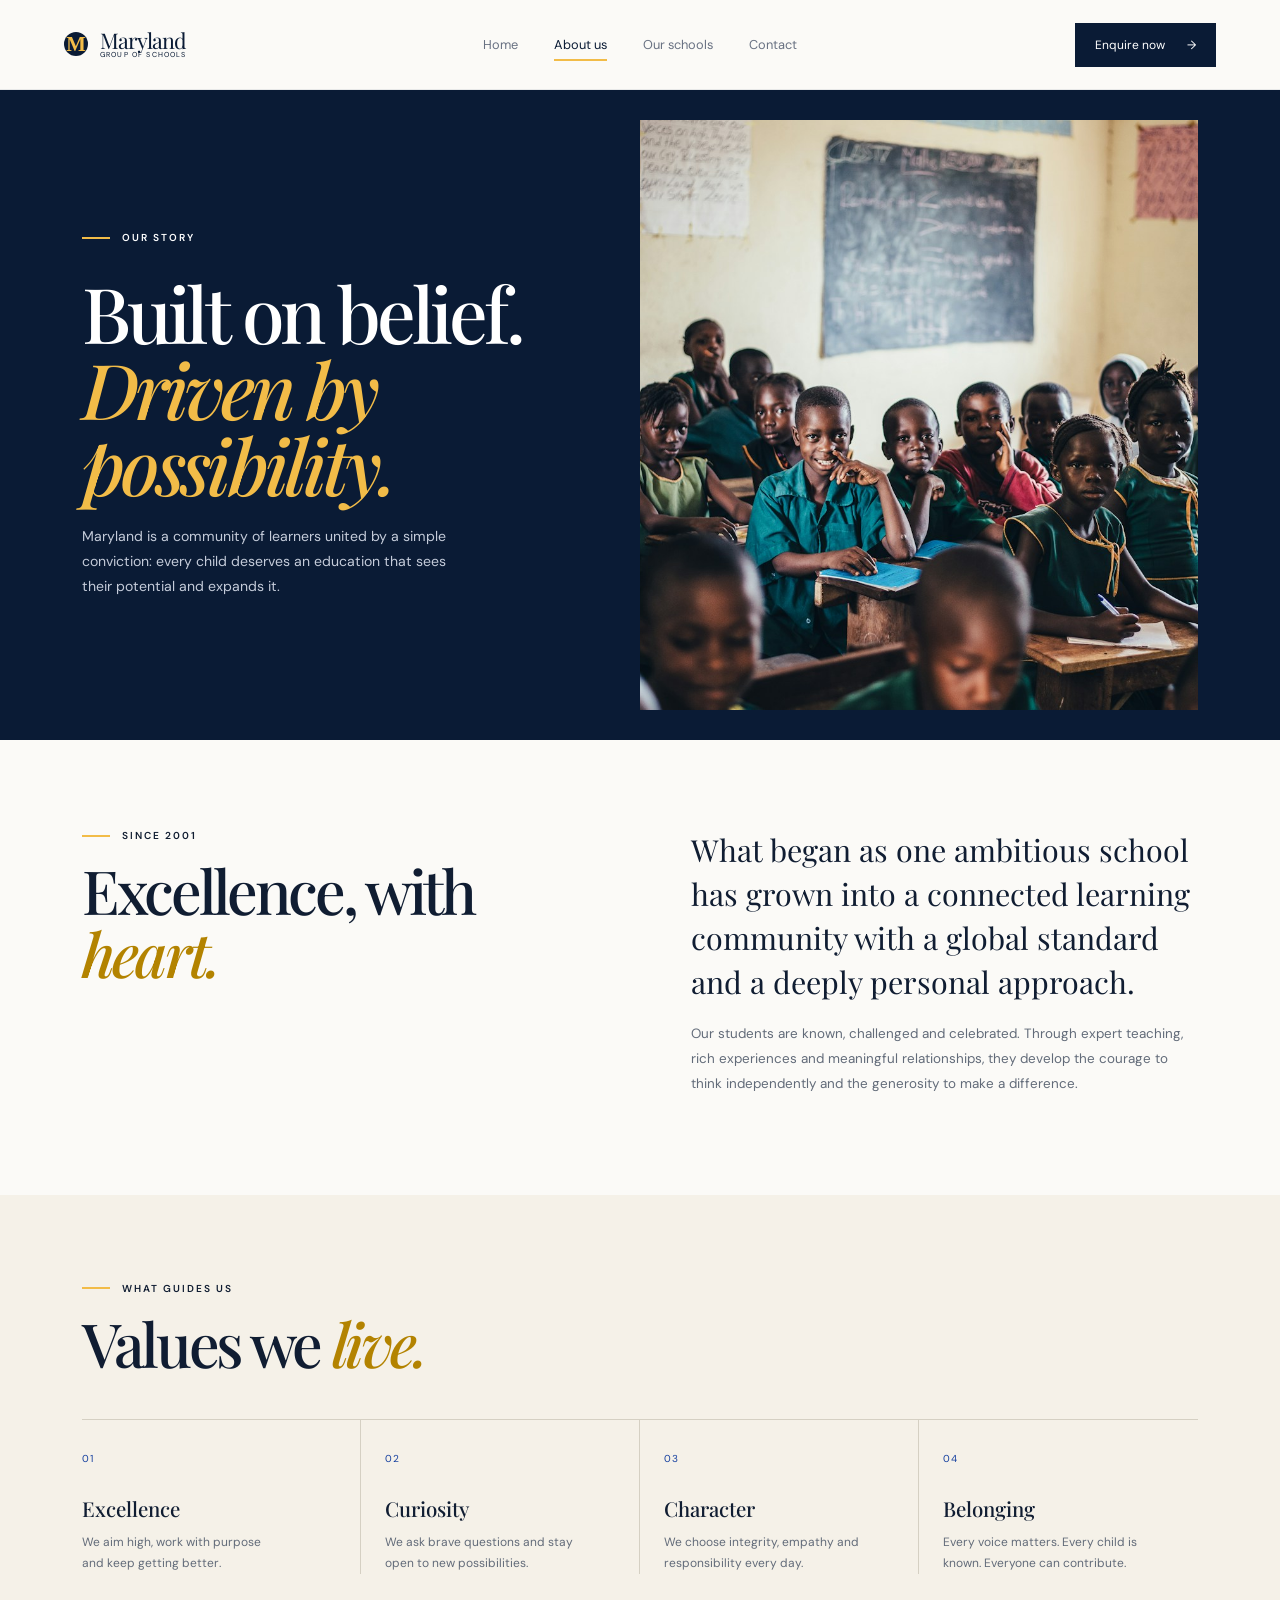
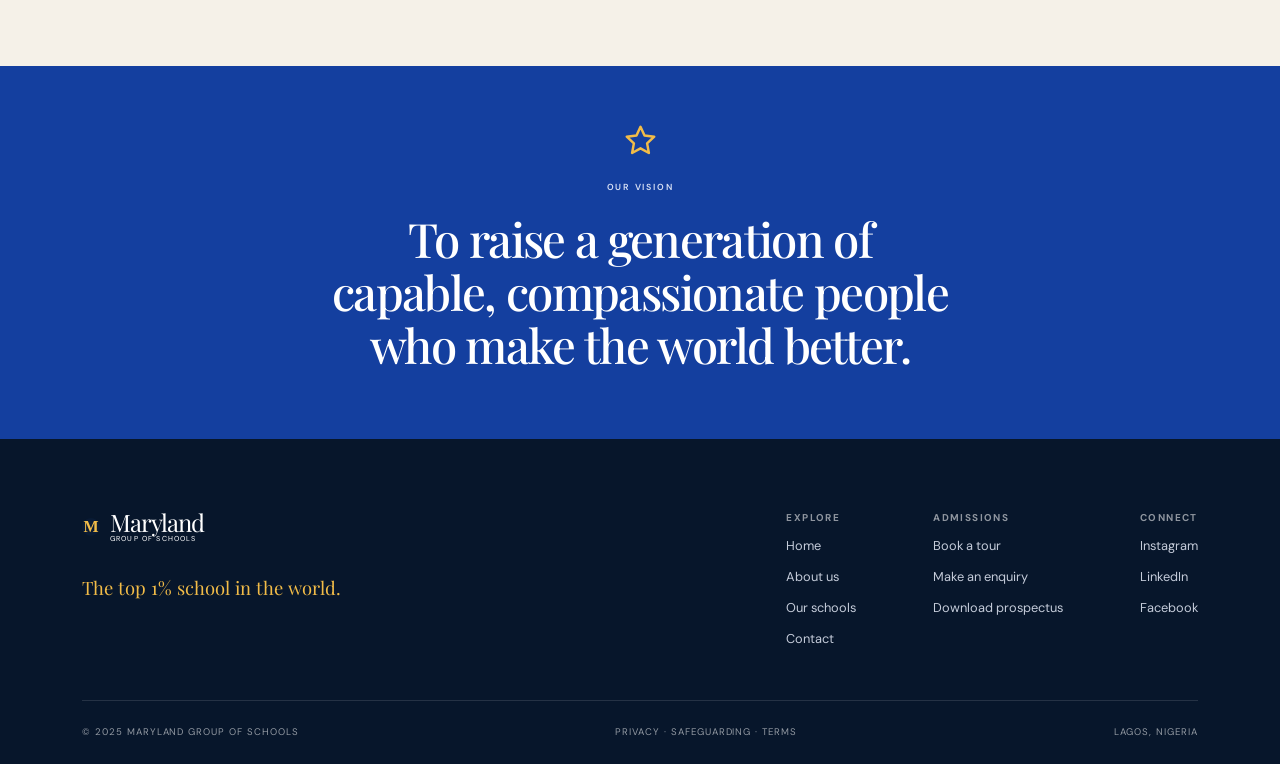
==== about.html @ 79cec2e7 "Second commit (done)" ====
<!DOCTYPE html>
<html lang="en">
  <head>
    <meta charset="UTF-8" />
    <meta name="viewport" content="width=device-width, initial-scale=1.0" />
    <meta
      name="description"
      content="Discover the people, purpose, and values behind Maryland Group of Schools."
    />
    <title>About us | Maryland Group of Schools</title>
    <link rel="preconnect" href="https://fonts.googleapis.com" />
    <link rel="preconnect" href="https://fonts.gstatic.com" crossorigin />
    <link
      href="https://fonts.googleapis.com/css2?family=DM+Sans:wght@400;500;600;700&family=Playfair+Display:ital,wght@0,400;0,500;0,600;1,500;1,600&display=swap"
      rel="stylesheet"
    />
    <link rel="stylesheet" href="styles.css" />
    <link rel="stylesheet" href="pages.css" />
  </head>
  <body>
    <div class="page-shell">
      <header class="topbar">
        <a class="brand" href="index.html" aria-label="Maryland Group of Schools home">
          <span class="brand-mark">M</span>
          <span class="brand-copy">
            <span>Maryland</span>
            <small>Group of Schools</small>
          </span>
        </a>
        <nav class="main-nav" aria-label="Main navigation">
          <a href="index.html">Home</a>
          <a class="active" href="about.html" aria-current="page">About us</a>
          <a href="schools.html">Our schools</a>
          <a href="contact.html">Contact</a>
        </nav>
        <a class="nav-button" href="contact.html">Enquire now <span aria-hidden="true">→</span></a>
        <details class="mobile-nav">
          <summary aria-label="Open navigation menu">Menu</summary>
          <nav aria-label="Mobile navigation">
            <a href="index.html">Home</a>
            <a href="about.html" aria-current="page">About us</a>
            <a href="schools.html">Our schools</a>
            <a href="contact.html">Contact</a>
          </nav>
        </details>
      </header>

      <main>
        <section class="inner-hero about-hero">
          <div class="inner-hero-copy">
            <p class="eyebrow"><span></span>Our story</p>
            <h1>Built on belief.<br /><em>Driven by</em><br /><em>possibility.</em></h1>
            <p>
              Maryland is a community of learners united by a simple conviction:
              every child deserves an education that sees their potential and
              expands it.
            </p>
          </div>
          <img
            class="inner-hero-image"
            src="assets/about-story.jpg"
            alt="Students learning together in a bright classroom"
          />
        </section>

        <section class="belief-section">
          <div class="belief-heading">
            <p class="eyebrow"><span></span>Since 2001</p>
            <h2>Excellence, with<br /><em>heart.</em></h2>
          </div>
          <div class="belief-copy">
            <h3>
              What began as one ambitious school has grown into a connected
              learning community with a global standard and a deeply personal
              approach.
            </h3>
            <p>
              Our students are known, challenged and celebrated. Through expert
              teaching, rich experiences and meaningful relationships, they
              develop the courage to think independently and the generosity to
              make a difference.
            </p>
          </div>
        </section>

        <section class="values-section">
          <p class="eyebrow"><span></span>What guides us</p>
          <h2>Values we <em>live.</em></h2>
          <div class="values-grid">
            <article>
              <span>01</span>
              <h3>Excellence</h3>
              <p>We aim high, work with purpose and keep getting better.</p>
            </article>
            <article>
              <span>02</span>
              <h3>Curiosity</h3>
              <p>We ask brave questions and stay open to new possibilities.</p>
            </article>
            <article>
              <span>03</span>
              <h3>Character</h3>
              <p>We choose integrity, empathy and responsibility every day.</p>
            </article>
            <article>
              <span>04</span>
              <h3>Belonging</h3>
              <p>Every voice matters. Every child is known. Everyone can contribute.</p>
            </article>
          </div>
        </section>

        <section class="vision-section">
          <img class="vision-star" src="assets/vision-star.svg" alt="" />
          <p class="eyebrow">Our vision</p>
          <h2>
            To raise a generation of capable, compassionate people who make the
            world better.
          </h2>
        </section>
      </main>

      <footer class="site-footer">
        <div class="footer-top">
          <div class="footer-identity">
            <a class="footer-brand" href="index.html" aria-label="Maryland Group of Schools home">
              <span class="brand-mark small">M</span>
              <span class="brand-copy">
                <span>Maryland</span>
                <small>Group of Schools</small>
              </span>
            </a>
            <p>The top 1% school in the world.</p>
          </div>
          <div class="footer-links">
            <div>
              <h4>Explore</h4>
              <ul>
                <li><a href="index.html">Home</a></li>
                <li><a href="about.html">About us</a></li>
                <li><a href="schools.html">Our schools</a></li>
                <li><a href="contact.html">Contact</a></li>
              </ul>
            </div>
            <div>
              <h4>Admissions</h4>
              <ul>
                <li><a href="contact.html">Book a tour</a></li>
                <li><a href="contact.html">Make an enquiry</a></li>
                <li><a href="contact.html">Download prospectus</a></li>
              </ul>
            </div>
            <div>
              <h4>Connect</h4>
              <ul>
                <li><a href="https://instagram.com">Instagram</a></li>
                <li><a href="https://linkedin.com">LinkedIn</a></li>
                <li><a href="https://facebook.com">Facebook</a></li>
              </ul>
            </div>
          </div>
        </div>
        <div class="footer-meta">
          <p>© 2025 Maryland Group of Schools</p>
          <p>Privacy · Safeguarding · Terms</p>
          <p>Lagos, Nigeria</p>
        </div>
      </footer>
    </div>
  </body>
</html>
---- styles.css ----
:root {
  --paper: #f5f1ea;
  --paper-strong: #ece5dc;
  --ink: #0d1c2c;
  --ink-soft: #17314f;
  --muted: #6b6d75;
  --line: rgba(12, 25, 33, 0.12);
  --gold: #d5b06f;
  --gold-soft: #e7d9b4;
  --navy: #081d2d;
  --navy-2: #0d2130;
  --blue: #8095b5;
  --seagreen: #bcc4b7;
  --shadow: rgba(7, 20, 29, 0.12);
}

* {
  box-sizing: border-box;
}

html {
  scroll-behavior: smooth;
}

body {
  margin: 0;
  font-family: "Manrope", "Segoe UI", sans-serif;
  background: #d9d2c8;
  color: var(--ink);
}

img {
  max-width: 100%;
  display: block;
}

button,
a {
  font: inherit;
}

.page-shell {
  width: min(1023px, calc(100% - 32px));
  margin: 40px auto;
  background: var(--paper);
  box-shadow: 0 18px 40px rgba(10, 18, 26, 0.08);
  border: 1px solid rgba(12, 25, 33, 0.08);
}

.topbar {
  display: flex;
  align-items: center;
  justify-content: space-between;
  gap: 22px;
  background: rgba(10, 23, 32, 0.94);
  padding: 18px 30px 16px;
  min-height: 86px;
  color: white;
}

.brand {
  display: flex;
  align-items: center;
  gap: 12px;
  min-width: 185px;
}

.brand-mark {
  width: 24px;
  height: 24px;
  border-radius: 7px;
  background: linear-gradient(180deg, #f2d39a, #bf8e4c);
  color: var(--navy);
  display: grid;
  place-items: center;
  font-family: "Cormorant Garamond", Georgia, serif;
  font-weight: 700;
  font-size: 1.3rem;
  line-height: 1;
}

.brand-mark.small {
  width: 18px;
  height: 18px;
  font-size: 1rem;
}

.brand-copy {
  display: flex;
  flex-direction: column;
  line-height: 0.95;
}

.brand-copy span {
  font-family: "Cormorant Garamond", Georgia, serif;
  font-size: 2rem;
  letter-spacing: -0.04em;
  font-weight: 600;
}

.brand-copy small {
  text-transform: uppercase;
  letter-spacing: 0.16em;
  font-size: 0.45rem;
  opacity: 0.8;
  margin-top: 2px;
}

.main-nav {
  display: flex;
  align-items: center;
  justify-content: center;
  gap: 24px;
  flex: 1;
  font-size: 0.68rem;
  text-transform: uppercase;
  letter-spacing: 0.12em;
}

.main-nav a {
  color: rgba(255, 255, 255, 0.82);
  text-decoration: none;
  transition: color 0.2s ease;
}

.main-nav a:hover,
.main-nav a:focus-visible {
  color: var(--gold-soft);
}

.nav-button,
.primary,
.secondary,
.cta-inner a {
  display: inline-flex;
  align-items: center;
  justify-content: center;
  border-radius: 999px;
  text-decoration: none;
  transition: transform 0.2s ease, opacity 0.2s ease;
}

.nav-button {
  background: transparent;
  border: 1px solid rgba(255, 255, 255, 0.3);
  color: white;
  font-size: 0.7rem;
  letter-spacing: 0.12em;
  text-transform: uppercase;
  min-width: 126px;
  min-height: 38px;
  cursor: pointer;
}

.nav-button:hover,
.primary:hover,
.secondary:hover,
.cta-inner a:hover {
  transform: translateY(-1px);
}

.hero {
  position: relative;
  min-height: 620px;
  background:
    linear-gradient(90deg, rgba(6, 15, 19, 0.72) 0%, rgba(6, 15, 19, 0.44) 32%, rgba(6, 15, 19, 0.3) 100%),
    url("https://images.unsplash.com/photo-1503676260728-1c00da094a0b?auto=format&fit=crop&w=1400&q=80") center/cover no-repeat;
  border-top: 1px solid rgba(255, 255, 255, 0.06);
}

.hero-inner {
  position: relative;
  z-index: 1;
  max-width: 100%;
  min-height: 620px;
  display: flex;
  align-items: flex-end;
  justify-content: space-between;
  padding: 72px 52px 36px;
}

.hero-copy {
  max-width: 540px;
  color: white;
}

.kicker,
.eyebrow {
  margin: 0 0 12px;
  font-size: 0.64rem;
  letter-spacing: 0.18em;
  text-transform: uppercase;
  color: var(--gold-soft);
  font-weight: 700;
}

.hero-copy h1 {
  margin: 0;
  font-family: "Cormorant Garamond", Georgia, serif;
  font-weight: 600;
  letter-spacing: -0.05em;
  line-height: 0.9;
  font-size: clamp(3.6rem, 4vw, 5.2rem);
}

.hero-copy h1 span {
  color: var(--gold);
}

.lede {
  max-width: 440px;
  margin-top: 18px;
  font-size: 0.9rem;
  line-height: 1.7;
  color: rgba(255, 255, 255, 0.8);
}

.hero-actions {
  margin-top: 28px;
  display: flex;
  align-items: center;
  gap: 16px;
  flex-wrap: wrap;
}

.primary,
.secondary,
.cta-inner a {
  min-height: 42px;
  padding: 0 22px;
  font-size: 0.7rem;
  letter-spacing: 0.12em;
  text-transform: uppercase;
  font-weight: 700;
}

.primary,
.cta-inner a {
  background: linear-gradient(180deg, #f2d8a0, #d2a75a);
  color: var(--navy);
  border: 1px solid rgba(13, 28, 44, 0.08);
}

.secondary {
  background: rgba(255, 255, 255, 0.08);
  border: 1px solid rgba(255, 255, 255, 0.25);
  color: white;
}

.hero-stat {
  display: flex;
  flex-direction: column;
  align-items: flex-start;
  justify-content: flex-end;
  align-self: flex-end;
  padding: 18px 24px 14px;
  border-radius: 18px 18px 0 18px;
  background: rgba(255, 255, 255, 0.12);
  border: 1px solid rgba(255, 255, 255, 0.24);
  backdrop-filter: blur(3px);
  margin-bottom: 18px;
  width: 150px;
  height: 98px;
  color: white;
}

.hero-stat span {
  font-family: "Cormorant Garamond", Georgia, serif;
  font-size: 2.4rem;
  font-weight: 600;
  letter-spacing: -0.05em;
  line-height: 1;
  color: var(--gold);
}

.hero-stat small {
  margin-top: 8px;
  font-size: 0.58rem;
  line-height: 1.4;
  letter-spacing: 0.12em;
  text-transform: uppercase;
}

.section-wrap {
  padding: 72px 52px 0;
}

.intro {
  background: var(--paper);
}

.eyebrow-wrap {
  margin-bottom: 18px;
}

.intro-grid {
  display: grid;
  grid-template-columns: 1.2fr 1fr;
  align-items: end;
  gap: 26px;
  padding-bottom: 10px;
}

.intro-grid h2,
.section-head h2 {
  margin: 0;
  font-family: "Cormorant Garamond", Georgia, serif;
  font-size: clamp(2.8rem, 4vw, 4.1rem);
  line-height: 0.9;
  letter-spacing: -0.05em;
  color: var(--ink);
  font-weight: 600;
}

.intro-copy {
  display: flex;
  flex-direction: column;
  align-items: flex-start;
  gap: 18px;
  justify-self: end;
  max-width: 390px;
}

.intro-copy p {
  margin: 0;
  color: #403d39;
  font-size: 0.92rem;
  line-height: 1.7;
}

.signature-block {
  display: flex;
  flex-direction: column;
  align-items: flex-start;
  gap: 4px;
  margin-top: 6px;
}

.signature-block .signature {
  font-family: "Cormorant Garamond", Georgia, serif;
  font-size: 2rem;
  font-weight: 600;
  letter-spacing: -0.04em;
  color: var(--ink);
}

.signature-block small {
  font-size: 0.56rem;
  letter-spacing: 0.16em;
  text-transform: uppercase;
  color: var(--muted);
}

.story {
  display: grid;
  grid-template-columns: 1.2fr 1fr 1.2fr;
  gap: 28px;
  align-items: center;
  padding-top: 44px;
}

.story-visual {
  min-height: 220px;
}

.story-photo {
  width: 100%;
  height: 100%;
  min-height: 220px;
  border-radius: 18px;
  box-shadow: 0 14px 28px rgba(16, 25, 32, 0.08);
  background-size: cover;
  background-position: center;
}

.photo-one {
  background-image: url("https://images.unsplash.com/photo-1503676260728-1c00da094a0b?auto=format&fit=crop&w=900&q=80");
}

.photo-two {
  background-image: url("https://images.unsplash.com/photo-1545239351-1141bd82e8a6?auto=format&fit=crop&w=900&q=80");
}

.story-copy {
  display: flex;
  justify-content: center;
}

.story-copy p {
  margin: 0;
  max-width: 240px;
  font-family: "Cormorant Garamond", Georgia, serif;
  font-size: clamp(2rem, 3vw, 3rem);
  line-height: 0.94;
  letter-spacing: -0.05em;
  color: var(--ink);
  text-align: center;
}

.growth {
  background: var(--paper);
  padding-top: 92px;
}

.section-head {
  margin-bottom: 24px;
}

.growth-grid {
  display: grid;
  grid-template-columns: repeat(3, minmax(0, 1fr));
  gap: 18px;
  padding-bottom: 28px;
}

.growth-card {
  position: relative;
  background: rgba(255, 255, 255, 0.2);
  border: 1px solid rgba(12, 25, 33, 0.08);
  border-radius: 18px;
  padding: 20px 18px 14px;
  min-height: 180px;
}

.growth-card h3 {
  margin: 0 0 12px;
  font-family: "Cormorant Garamond", Georgia, serif;
  font-size: clamp(2rem, 2vw, 2.4rem);
  line-height: 1;
  letter-spacing: -0.05em;
  color: var(--ink);
  font-weight: 600;
}

.growth-card p {
  margin: 0;
  color: rgba(17, 28, 35, 0.78);
  font-size: 0.8rem;
  line-height: 1.7;
}

.stats {
  display: grid;
  grid-template-columns: repeat(4, minmax(0, 1fr));
  background: var(--navy);
  color: white;
  padding: 18px 46px 20px;
}

.stat-item {
  display: flex;
  flex-direction: column;
  align-items: center;
  justify-content: center;
  gap: 8px;
  text-align: center;
  padding: 18px 8px;
  border-right: 1px solid rgba(255, 255, 255, 0.16);
}

.stat-item:last-child {
  border-right: none;
}

.stat-item strong {
  font-family: "Cormorant Garamond", Georgia, serif;
  font-size: clamp(2.3rem, 3vw, 3.2rem);
  font-weight: 600;
  letter-spacing: -0.05em;
  color: var(--gold);
  line-height: 1;
}

.stat-item span {
  font-size: 0.56rem;
  line-height: 1.6;
  text-transform: uppercase;
  letter-spacing: 0.12em;
  color: rgba(255, 255, 255, 0.75);
}

.school-journey {
  padding-top: 74px;
  background: var(--paper);
}

.journey-grid {
  display: grid;
  grid-template-columns: repeat(3, minmax(0, 1fr));
  gap: 18px;
  margin-top: 24px;
}

.journey-card {
  position: relative;
  height: 290px;
  border-radius: 18px;
  overflow: hidden;
  display: flex;
  align-items: flex-end;
  background-size: cover;
  background-position: center;
  box-shadow: 0 14px 24px rgba(16, 25, 32, 0.06);
}

.journey-card::before {
  content: "";
  position: absolute;
  inset: 0;
  background: linear-gradient(180deg, rgba(10, 17, 22, 0.15), rgba(10, 17, 22, 0.56));
}

.card-copy {
  position: relative;
  z-index: 1;
  padding: 20px 20px 18px;
  color: white;
}

.card-copy h3 {
  margin: 0 0 8px;
  font-family: "Cormorant Garamond", Georgia, serif;
  font-size: clamp(2.2rem, 2vw, 2.7rem);
  font-weight: 600;
  letter-spacing: -0.05em;
  line-height: 0.9;
}

.card-copy p {
  margin: 0;
  max-width: 220px;
  font-size: 0.74rem;
  line-height: 1.6;
  color: rgba(255, 255, 255, 0.82);
}

.early-years {
  background-image: url("https://images.unsplash.com/photo-1513258496099-48168024aec0?auto=format&fit=crop&w=1000&q=80");
}

.primary-school {
  background-image: url("https://images.unsplash.com/photo-1509062522246-3755977927d7?auto=format&fit=crop&w=1000&q=80");
}

.secondary-school {
  background-image: url("https://images.unsplash.com/photo-1522202176988-66273c2fd55f?auto=format&fit=crop&w=1000&q=80");
}

.primary-school,
.secondary-school {
  background-size: cover;
  background-position: center;
}

.cta-banner {
  background: linear-gradient(180deg, rgba(9, 22, 31, 0.24), rgba(9, 22, 31, 0.4)),
    url("https://images.unsplash.com/photo-1503676260728-1c00da094a0b?auto=format&fit=crop&w=1600&q=80") center/cover no-repeat;
  margin-top: 72px;
  padding: 82px 52px 72px;
  color: white;
}

.cta-inner {
  display: flex;
  align-items: center;
  justify-content: space-between;
  gap: 24px;
  min-height: 120px;
}

.cta-inner h2 {
  margin: 0;
  font-family: "Cormorant Garamond", Georgia, serif;
  font-size: clamp(2.8rem, 4vw, 4rem);
  line-height: 0.95;
  letter-spacing: -0.05em;
  font-weight: 600;
  max-width: 620px;
}

.cta-inner a {
  min-width: 120px;
}

.site-footer {
  background: #081b2a;
  color: rgba(255, 255, 255, 0.82);
  padding: 38px 52px 26px;
}

.footer-top {
  display: flex;
  align-items: flex-start;
  justify-content: space-between;
  gap: 24px;
  border-bottom: 1px solid rgba(255, 255, 255, 0.08);
  padding-bottom: 24px;
}

.footer-brand {
  display: flex;
  align-items: center;
  gap: 10px;
}

.footer-links {
  display: flex;
  gap: 56px;
}

.footer-links h4 {
  margin: 0 0 10px;
  font-size: 0.62rem;
  text-transform: uppercase;
  letter-spacing: 0.14em;
  color: rgba(255, 255, 255, 0.55);
}

.footer-links ul {
  list-style: none;
  margin: 0;
  padding: 0;
  display: flex;
  flex-direction: column;
  gap: 10px;
}

.footer-links a {
  color: rgba(255, 255, 255, 0.8);
  text-decoration: none;
  font-size: 0.8rem;
}

.footer-meta {
  display: flex;
  align-items: center;
  justify-content: center;
  gap: 32px;
  padding-top: 24px;
  font-size: 0.72rem;
  letter-spacing: 0.12em;
  text-transform: uppercase;
  color: rgba(255, 255, 255, 0.56);
}

.footer-meta p {
  margin: 0;
}

@media (max-width: 840px) {
  .topbar {
    flex-wrap: wrap;
    justify-content: center;
    padding: 18px 22px;
  }

  .main-nav {
    order: 3;
    width: 100%;
    flex-wrap: wrap;
    gap: 12px 18px;
  }

  .hero-inner {
    flex-direction: column;
    justify-content: flex-end;
    align-items: flex-start;
    padding: 54px 30px 28px;
  }

  .section-wrap,
  .cta-banner,
  .site-footer {
    padding-left: 24px;
    padding-right: 24px;
  }

  .intro-grid,
  .story,
  .growth-grid,
  .journey-grid,
  .stats,
  .footer-top,
  .cta-inner {
    grid-template-columns: 1fr;
    display: grid;
  }

  .story {
    gap: 24px;
  }

  .story-copy {
    order: 2;
  }

  .story-copy p {
    max-width: 100%;
  }

  .stats {
    padding: 12px 18px;
  }

  .stat-item {
    border-right: none;
    border-bottom: 1px solid rgba(255, 255, 255, 0.16);
  }

  .stat-item:last-child {
    border-bottom: none;
  }

  .footer-top {
    gap: 18px;
  }

  .footer-links {
    width: 100%;
    justify-content: space-between;
    gap: 18px;
  }

  .footer-meta {
    gap: 12px;
    flex-wrap: wrap;
    justify-content: flex-start;
  }
}

@media (max-width: 540px) {
  .page-shell {
    width: min(100%, calc(100% - 10px));
    margin: 10px auto;
  }

  .brand-copy span {
    font-size: 1.5rem;
  }

  .main-nav {
    font-size: 0.58rem;
    letter-spacing: 0.1em;
  }

  .nav-button {
    min-width: 100%;
  }

  .hero-copy h1 {
    font-size: 3.1rem;
  }

  .lede {
    font-size: 0.8rem;
  }

  .hero-actions {
    flex-direction: column;
    align-items: stretch;
  }

  .primary,
  .secondary,
  .nav-button,
  .cta-inner a {
    width: 100%;
  }

  .intro-grid h2,
  .section-head h2,
  .cta-inner h2 {
    font-size: 2.8rem;
  }

  .story-photo,
  .journey-card {
    min-height: 180px;
  }

  .footer-links {
    flex-direction: column;
  }
}

body {
  background: var(--paper);
}

.page-shell {
  width: 100%;
  max-width: none;
  margin: 0;
  border: 0;
  box-shadow: none;
}

.topbar {
  min-height: 90px;
  display: grid;
  grid-template-columns: minmax(180px, 1fr) auto minmax(150px, 1fr);
  gap: 24px;
  padding: 0 clamp(24px, 5vw, 72px);
  background: #fbfaf7;
  border-bottom: 1px solid rgba(10, 27, 53, 0.08);
  color: var(--ink);
}

.brand {
  color: #0a1b35;
  text-decoration: none;
  min-width: 0;
  gap: 12px;
}

.brand-mark {
  flex: 0 0 auto;
  border-radius: 50%;
  background: #0a1b35;
  color: #f2bc48;
}

.brand-copy span {
  font-size: 1.35rem;
}

.brand-copy small {
  opacity: 1;
}

.main-nav {
  order: 0;
  width: auto;
  gap: clamp(18px, 3vw, 36px);
  font-size: 0.8rem;
  letter-spacing: 0;
  text-transform: none;
}

.main-nav a {
  position: relative;
  padding: 10px 0;
  color: #687182;
}

.main-nav a.active,
.main-nav a:hover,
.main-nav a:focus-visible {
  color: #0a1b35;
}

.main-nav a.active::after {
  position: absolute;
  right: 0;
  bottom: 2px;
  left: 0;
  height: 2px;
  background: #f2bc48;
  content: "";
}

.nav-button {
  justify-self: end;
  gap: 22px;
  min-width: 0;
  min-height: 44px;
  border: 0;
  border-radius: 0;
  padding: 0 20px;
  background: #0a1b35;
  color: #fff;
  text-decoration: none;
  font-size: 0.75rem;
  letter-spacing: 0;
  text-transform: none;
}

.mobile-nav {
  display: none;
}

.site-footer {
  background: #07162b;
  padding: 72px clamp(24px, 8vw, 82px) 26px;
}

.footer-top {
  border-bottom-color: rgba(255, 255, 255, 0.12);
  padding-bottom: 52px;
}

.footer-brand {
  color: white;
  text-decoration: none;
}

.footer-brand .brand-copy span {
  font-size: 1.5rem;
}

.footer-meta {
  justify-content: space-between;
  padding-top: 24px;
  font-size: 0.6rem;
  letter-spacing: 0.1em;
}

@media (max-width: 840px) {
  .topbar {
    grid-template-columns: 1fr auto;
    flex-wrap: nowrap;
    justify-content: space-between;
    padding: 0 24px;
  }

  .main-nav {
    display: none;
  }

  .nav-button {
    display: none;
  }

  .mobile-nav {
    position: relative;
    display: block;
    justify-self: end;
    order: 0;
  }

  .mobile-nav summary {
    display: flex;
    align-items: center;
    gap: 12px;
    min-height: 42px;
    color: #0a1b35;
    cursor: pointer;
    font-size: 0.75rem;
    list-style: none;
  }

  .mobile-nav summary::-webkit-details-marker {
    display: none;
  }

  .mobile-nav summary::after {
    width: 18px;
    height: 12px;
    background: linear-gradient(
      to bottom,
      #0a1b35 0 1px,
      transparent 1px 5px,
      #0a1b35 5px 6px,
      transparent 6px 11px,
      #0a1b35 11px 12px
    );
    content: "";
  }

  .mobile-nav[open] nav {
    position: absolute;
    z-index: 5;
    top: calc(100% + 8px);
    right: 0;
    display: grid;
    min-width: 210px;
    padding: 10px;
    background: #fbfaf7;
    border: 1px solid rgba(10, 27, 53, 0.12);
    box-shadow: 0 14px 32px rgba(10, 27, 53, 0.16);
  }

  .mobile-nav nav a {
    padding: 13px 12px;
    color: #0a1b35;
    text-decoration: none;
  }

  .mobile-nav nav a:hover,
  .mobile-nav nav a:focus-visible,
  .mobile-nav nav a[aria-current="page"] {
    background: #f5f1e8;
  }

  .footer-top {
    display: grid;
    grid-template-columns: 1fr;
  }
}

@media (max-width: 540px) {
  .page-shell {
    width: 100%;
    margin: 0;
  }

  .topbar {
    min-height: 76px;
    padding: 0 20px;
  }

  .brand-copy span {
    font-size: 1.25rem;
  }

  .footer-meta {
    display: grid;
    gap: 10px;
    justify-content: start;
    text-align: left;
  }
}

:where(a, button, summary, input, select, textarea):focus-visible {
  outline: 2px solid #143f9f;
  outline-offset: 3px;
}

::selection {
  background: #f2bc48;
  color: #0a1b35;
}
---- pages.css ----
:root {
  --site-navy: #0a1b35;
  --site-ink: #101d32;
  --site-gold: #f2bc48;
  --site-blue: #143f9f;
  --site-paper: #fbfaf7;
  --site-sand: #f5f1e8;
  --site-muted: #626b79;
  --site-gold-text: #b38300;
  --site-line: #dcdedb;
}

body {
  background: var(--site-paper);
  color: var(--site-ink);
  font-family: "DM Sans", sans-serif;
}

.page-shell {
  overflow: hidden;
  background: var(--site-paper);
}

.arrow-icon {
  display: block;
  width: 14px;
  height: 14px;
  flex: 0 0 14px;
}

.topbar,
.site-footer {
  font-family: "DM Sans", sans-serif;
}

.brand-copy span,
.footer-brand .brand-copy span {
  font-family: "Playfair Display", Georgia, serif;
  font-weight: 400;
}

.inner-hero {
  display: grid;
  grid-template-columns: minmax(0, 1fr) minmax(0, 1fr);
  align-items: stretch;
  min-height: 650px;
  padding: 0 clamp(32px, 8vw, 82px);
  background: var(--site-navy);
  color: #fff;
}

.inner-hero-copy {
  display: flex;
  flex-direction: column;
  align-items: flex-start;
  justify-content: center;
  padding: 72px clamp(28px, 5vw, 62px) 72px 0;
}

.eyebrow {
  display: flex;
  align-items: center;
  gap: 12px;
  margin: 0 0 28px;
  color: var(--site-ink);
  font-size: 0.63rem;
  font-weight: 600;
  letter-spacing: 0.2em;
  line-height: 1.5;
  text-transform: uppercase;
}

.inner-hero .eyebrow,
.beyond-section .eyebrow,
.contact-copy .eyebrow {
  color: #fff;
}

.eyebrow > span {
  display: inline-block;
  width: 28px;
  height: 2px;
  flex: 0 0 28px;
  background: var(--site-gold);
}

.inner-hero h1,
.contact-copy h1 {
  max-width: 500px;
  margin: 0;
  font-family: "Playfair Display", Georgia, serif;
  font-size: clamp(3.6rem, 6vw, 5rem);
  font-weight: 500;
  letter-spacing: -0.055em;
  line-height: 0.99;
  text-wrap: balance;
}

.inner-hero h1 em,
.beyond-section h2 em,
.contact-copy h1 em {
  color: var(--site-gold);
  font-weight: 500;
}

.belief-heading h2 em,
.values-section h2 em,
.pathway-number {
  color: var(--site-gold-text);
}

.inner-hero-copy > p:last-child {
  max-width: 390px;
  margin: 22px 0 0;
  color: #c5ccda;
  font-size: 0.88rem;
  line-height: 1.8;
}

.inner-hero-image {
  display: block;
  width: 100%;
  height: min(590px, calc(100% - 40px));
  align-self: center;
  object-fit: cover;
  object-position: center;
}

.about-hero .inner-hero-image {
  object-position: center 42%;
}

.belief-section {
  display: grid;
  grid-template-columns: 1fr 1fr;
  gap: clamp(36px, 8vw, 104px);
  padding: 88px clamp(32px, 8vw, 82px) 98px;
  background: var(--site-paper);
}

.belief-heading h2,
.values-section h2,
.beyond-section h2 {
  margin: 0;
  font-family: "Playfair Display", Georgia, serif;
  font-size: clamp(2.7rem, 5vw, 3.8rem);
  font-weight: 500;
  letter-spacing: -0.055em;
  line-height: 1.03;
}

.belief-heading .eyebrow,
.values-section > .eyebrow {
  margin-bottom: 16px;
}

.belief-copy h3 {
  max-width: 520px;
  margin: 0;
  font-family: "Playfair Display", Georgia, serif;
  font-size: clamp(1.5rem, 2.5vw, 1.9rem);
  font-weight: 400;
  line-height: 1.45;
}

.belief-copy p {
  max-width: 520px;
  margin: 18px 0 0;
  color: var(--site-muted);
  font-size: 0.84rem;
  line-height: 1.85;
}

.values-section {
  padding: 86px clamp(32px, 8vw, 82px) 92px;
  background: var(--site-sand);
}

.values-grid {
  display: grid;
  grid-template-columns: repeat(4, minmax(0, 1fr));
  margin-top: 44px;
  border-top: 1px solid #d5d0c3;
}

.values-grid article {
  min-width: 0;
  padding: 26px 24px 0;
  border-right: 1px solid #d5d0c3;
}

.values-grid article:first-child {
  padding-left: 0;
}

.values-grid article:last-child {
  padding-right: 0;
  border-right: 0;
}

.values-grid article > span {
  color: var(--site-blue);
  font-size: 0.63rem;
  letter-spacing: 0.14em;
}

.values-grid h3 {
  margin: 28px 0 10px;
  font-family: "Playfair Display", Georgia, serif;
  font-size: 1.28rem;
  font-weight: 500;
}

.values-grid p {
  max-width: 200px;
  margin: 0;
  color: var(--site-muted);
  font-size: 0.75rem;
  line-height: 1.75;
}

.vision-section {
  display: flex;
  flex-direction: column;
  align-items: center;
  padding: 58px 24px 68px;
  background: var(--site-blue);
  color: #fff;
  text-align: center;
}

.vision-star {
  margin-bottom: 24px;
  color: var(--site-gold);
  font-size: 1.5rem;
}

.vision-section .eyebrow {
  margin-bottom: 18px;
  color: #d9e1f5;
  font-size: 0.55rem;
}

.vision-section h2 {
  max-width: 720px;
  margin: 0;
  font-family: "Playfair Display", Georgia, serif;
  font-size: clamp(2rem, 3.7vw, 3rem);
  font-weight: 500;
  letter-spacing: -0.035em;
  line-height: 1.12;
  text-wrap: balance;
}

.schools-hero {
  min-height: 650px;
  grid-template-columns: 1fr 1fr;
  padding-right: clamp(32px, 5vw, 52px);
}

.schools-hero .inner-hero-copy {
  padding-right: clamp(30px, 5vw, 64px);
}

.schools-hero .inner-hero-image {
  height: 610px;
}

.pathways-section {
  padding: 58px clamp(32px, 8vw, 82px);
  background: var(--site-paper);
}

.pathway-row {
  display: grid;
  grid-template-columns: 0.45fr 1.1fr 1.15fr 52px;
  align-items: center;
  gap: clamp(16px, 3vw, 48px);
  min-height: 138px;
  padding: 26px 0;
  border-top: 1px solid #dcdedb;
}

.pathway-row:last-child {
  border-bottom: 1px solid #dcdedb;
}

.pathway-number {
  color: var(--site-gold);
  font-family: "Playfair Display", Georgia, serif;
  font-size: 2.8rem;
}

.pathway-name p {
  margin: 0 0 4px;
  color: var(--site-blue);
  font-size: 0.58rem;
  letter-spacing: 0.15em;
  text-transform: uppercase;
}

.pathway-name h2 {
  margin: 0;
  font-family: "Playfair Display", Georgia, serif;
  font-size: clamp(1.8rem, 3vw, 2.6rem);
  font-weight: 500;
  letter-spacing: -0.04em;
  line-height: 1.1;
}

.pathway-description {
  max-width: 280px;
  margin: 0;
  color: var(--site-muted);
  font-size: 0.78rem;
  line-height: 1.75;
}

.pathway-link {
  display: grid;
  width: 48px;
  height: 48px;
  place-items: center;
  border: 1px solid var(--site-line);
  border-radius: 50%;
  color: var(--site-ink);
  text-decoration: none;
  transition: color 180ms ease, background 180ms ease, border-color 180ms ease;
}

.pathway-link:hover,
.pathway-link:focus-visible {
  border-color: var(--site-navy);
  background: var(--site-navy);
  color: #fff;
}

.pathway-link .arrow-icon,
.form-submit .arrow-icon {
  filter: brightness(0);
}

.pathway-link:hover .arrow-icon,
.pathway-link:focus-visible .arrow-icon {
  filter: brightness(0) invert(1);
}

.beyond-section {
  display: grid;
  grid-template-columns: 1fr 1fr;
  gap: clamp(42px, 9vw, 110px);
  padding: 88px clamp(32px, 8vw, 82px) 98px;
  background: var(--site-navy);
  color: #fff;
}

.beyond-section h2 {
  color: #fff;
}

.beyond-copy {
  max-width: 360px;
  margin: 18px 0 0;
  color: #c5ccda;
  font-size: 0.8rem;
  line-height: 1.75;
}

.activity-list {
  align-self: center;
  margin: 0;
  padding: 0;
  list-style: none;
}

.activity-list li {
  display: flex;
  align-items: center;
  justify-content: space-between;
  gap: 20px;
  padding: 16px 0;
  border-bottom: 1px solid rgba(255, 255, 255, 0.12);
  color: #fff;
  font-family: "Playfair Display", Georgia, serif;
  font-size: 1.22rem;
}

.activity-list li .arrow-icon {
  transition: filter 180ms ease, transform 180ms ease;
}

.activity-list li:hover .arrow-icon {
  transform: translateX(4px);
  filter: brightness(0) saturate(100%) invert(78%) sepia(55%) saturate(629%)
    hue-rotate(338deg) brightness(100%) contrast(93%);
}

.contact-layout {
  display: grid;
  grid-template-columns: minmax(0, 1fr) minmax(0, 1.06fr);
  gap: clamp(40px, 7.5vw, 96px);
  min-height: 830px;
  padding: 90px clamp(32px, 8vw, 82px) 110px;
  background: var(--site-navy);
  color: #fff;
}

.contact-copy {
  display: flex;
  flex-direction: column;
  align-items: flex-start;
  padding-top: 4px;
}

.contact-copy h1 {
  max-width: 430px;
  font-size: clamp(3rem, 5.8vw, 4.3rem);
}

.contact-intro {
  max-width: 440px;
  margin: 22px 0 0;
  color: #c5ccda;
  font-size: 0.85rem;
  line-height: 1.9;
}

.contact-details {
  display: grid;
  grid-template-columns: repeat(2, minmax(0, 1fr));
  gap: 24px 32px;
  margin-top: 48px;
}

.contact-details > div:last-child {
  grid-column: 1 / -1;
}

.contact-details p,
.contact-details a {
  margin: 0;
  color: #fff;
  font-size: 0.76rem;
  line-height: 1.8;
  text-decoration: none;
}

.contact-details a:hover {
  text-decoration: underline;
  text-underline-offset: 4px;
}

.contact-details .detail-label {
  margin-bottom: 10px;
  color: var(--site-gold);
  font-size: 0.58rem;
  letter-spacing: 0.15em;
  text-transform: uppercase;
}

.enquiry-form {
  align-self: start;
  display: grid;
  gap: 18px;
  padding: 48px 50px;
  background: var(--site-paper);
  color: var(--site-ink);
}

.form-heading {
  display: flex;
  align-items: center;
  justify-content: space-between;
  gap: 16px;
  padding-bottom: 18px;
  border-bottom: 1px solid var(--site-line);
  font-size: 0.6rem;
  letter-spacing: 0.12em;
  text-transform: uppercase;
}

.form-heading span:last-child {
  color: var(--site-blue);
  font-weight: 700;
}

.enquiry-form label {
  display: grid;
  gap: 8px;
}

.enquiry-form label > span {
  color: var(--site-muted);
  font-size: 0.56rem;
  letter-spacing: 0.11em;
  text-transform: uppercase;
}

.enquiry-form input,
.enquiry-form select,
.enquiry-form textarea {
  width: 100%;
  min-height: 40px;
  border: 0;
  border-bottom: 1px solid var(--site-line);
  border-radius: 0;
  padding: 8px 0;
  background: transparent;
  color: var(--site-ink);
  font: inherit;
  font-size: 0.78rem;
}

.enquiry-form textarea {
  min-height: 56px;
  resize: vertical;
}

.enquiry-form input::placeholder,
.enquiry-form textarea::placeholder {
  color: #747d8b;
  opacity: 1;
}

.enquiry-form select:invalid {
  color: #747d8b;
}

.form-submit {
  display: flex;
  align-items: center;
  justify-content: space-between;
  min-height: 52px;
  margin-top: 2px;
  border: 0;
  padding: 0 24px;
  background: var(--site-gold);
  color: var(--site-navy);
  font: inherit;
  font-size: 0.73rem;
  font-weight: 700;
  cursor: pointer;
  transition: background 180ms ease;
}

.form-submit:hover {
  background: #ffd166;
}

.footer-identity > p {
  margin: 32px 0 0;
  color: var(--site-gold);
  font-family: "Playfair Display", Georgia, serif;
  font-size: 1.15rem;
}

.footer-links {
  gap: clamp(26px, 6vw, 80px);
}

.footer-links h2 {
  margin: 0 0 10px;
  color: var(--site-gold);
  font-size: 0.62rem;
  font-weight: 600;
  letter-spacing: 0.14em;
  text-transform: uppercase;
}

.footer-links a {
  color: #c5ccda;
}

.footer-links a:hover,
.footer-links a:focus-visible {
  color: #fff;
}

@media (max-width: 860px) {
  .inner-hero {
    grid-template-columns: minmax(0, 0.9fr) minmax(0, 1fr);
    min-height: 560px;
    padding-left: 36px;
  }

  .inner-hero-copy {
    padding-right: 28px;
  }

  .inner-hero h1 {
    font-size: clamp(3rem, 6.5vw, 4.1rem);
  }

  .inner-hero-image,
  .schools-hero .inner-hero-image {
    height: 500px;
  }

  .pathway-row {
    grid-template-columns: 56px minmax(0, 1fr) minmax(0, 1fr) 48px;
    gap: 18px;
  }

  .contact-layout {
    grid-template-columns: minmax(0, 0.9fr) minmax(0, 1.1fr);
    gap: 32px;
    padding-right: 36px;
    padding-left: 36px;
  }

  .enquiry-form {
    padding: 36px 30px;
  }
}

@media (max-width: 640px) {
  .inner-hero,
  .schools-hero {
    grid-template-columns: 1fr;
    padding: 0 24px 28px;
  }

  .inner-hero-copy {
    padding: 64px 0 38px;
  }

  .inner-hero h1 {
    font-size: clamp(3.1rem, 12vw, 4.2rem);
  }

  .inner-hero-image,
  .schools-hero .inner-hero-image {
    width: 100%;
    height: auto;
    max-height: 420px;
    aspect-ratio: 1.1 / 1;
  }

  .belief-section,
  .beyond-section,
  .contact-layout {
    grid-template-columns: 1fr;
  }

  .belief-section {
    gap: 28px;
    padding: 64px 24px 70px;
  }

  .belief-copy h3 {
    font-size: 1.45rem;
  }

  .values-section {
    padding: 64px 24px 70px;
  }

  .values-grid {
    grid-template-columns: repeat(2, minmax(0, 1fr));
    margin-top: 32px;
  }

  .values-grid article {
    min-height: 180px;
    padding: 22px 16px 20px;
    border-bottom: 1px solid #d5d0c3;
  }

  .values-grid article:nth-child(odd) {
    padding-left: 0;
  }

  .values-grid article:nth-child(even) {
    padding-right: 0;
    border-right: 0;
  }

  .values-grid article:nth-last-child(-n + 2) {
    border-bottom: 0;
  }

  .vision-section {
    padding: 54px 24px 60px;
  }

  .pathways-section {
    padding: 34px 24px 44px;
  }

  .pathway-row {
    grid-template-columns: 42px minmax(0, 1fr) 44px;
    gap: 14px;
    padding: 22px 0;
  }

  .pathway-number {
    font-size: 2.1rem;
  }

  .pathway-name h2 {
    font-size: 1.65rem;
  }

  .pathway-description {
    grid-column: 2;
    grid-row: 2;
    max-width: 100%;
    font-size: 0.78rem;
  }

  .pathway-link {
    grid-column: 3;
    grid-row: 1 / span 2;
    width: 42px;
    height: 42px;
  }

  .beyond-section {
    gap: 34px;
    padding: 64px 24px 70px;
  }

  .activity-list li {
    font-size: 1.08rem;
  }

  .contact-layout {
    gap: 38px;
    min-height: 0;
    padding: 64px 24px 72px;
  }

  .contact-copy h1 {
    font-size: clamp(3rem, 11vw, 4rem);
  }

  .contact-details {
    grid-template-columns: 1fr;
    gap: 20px;
    margin-top: 36px;
  }

  .enquiry-form {
    padding: 30px 24px;
  }

  .footer-links {
    display: grid;
    grid-template-columns: repeat(2, minmax(0, 1fr));
    gap: 28px 20px;
  }
}

@media (max-width: 400px) {
  .values-grid {
    grid-template-columns: 1fr;
  }

  .values-grid article,
  .values-grid article:first-child,
  .values-grid article:nth-child(odd),
  .values-grid article:nth-child(even) {
    min-height: auto;
    padding: 20px 0;
    border-right: 0;
    border-bottom: 1px solid #d5d0c3;
  }

  .values-grid article:last-child {
    border-bottom: 0;
  }

  .values-grid h3 {
    margin-top: 14px;
  }
}

@media (prefers-reduced-motion: reduce) {
  *,
  *::before,
  *::after {
    scroll-behavior: auto !important;
    transition-duration: 0.01ms !important;
  }
}
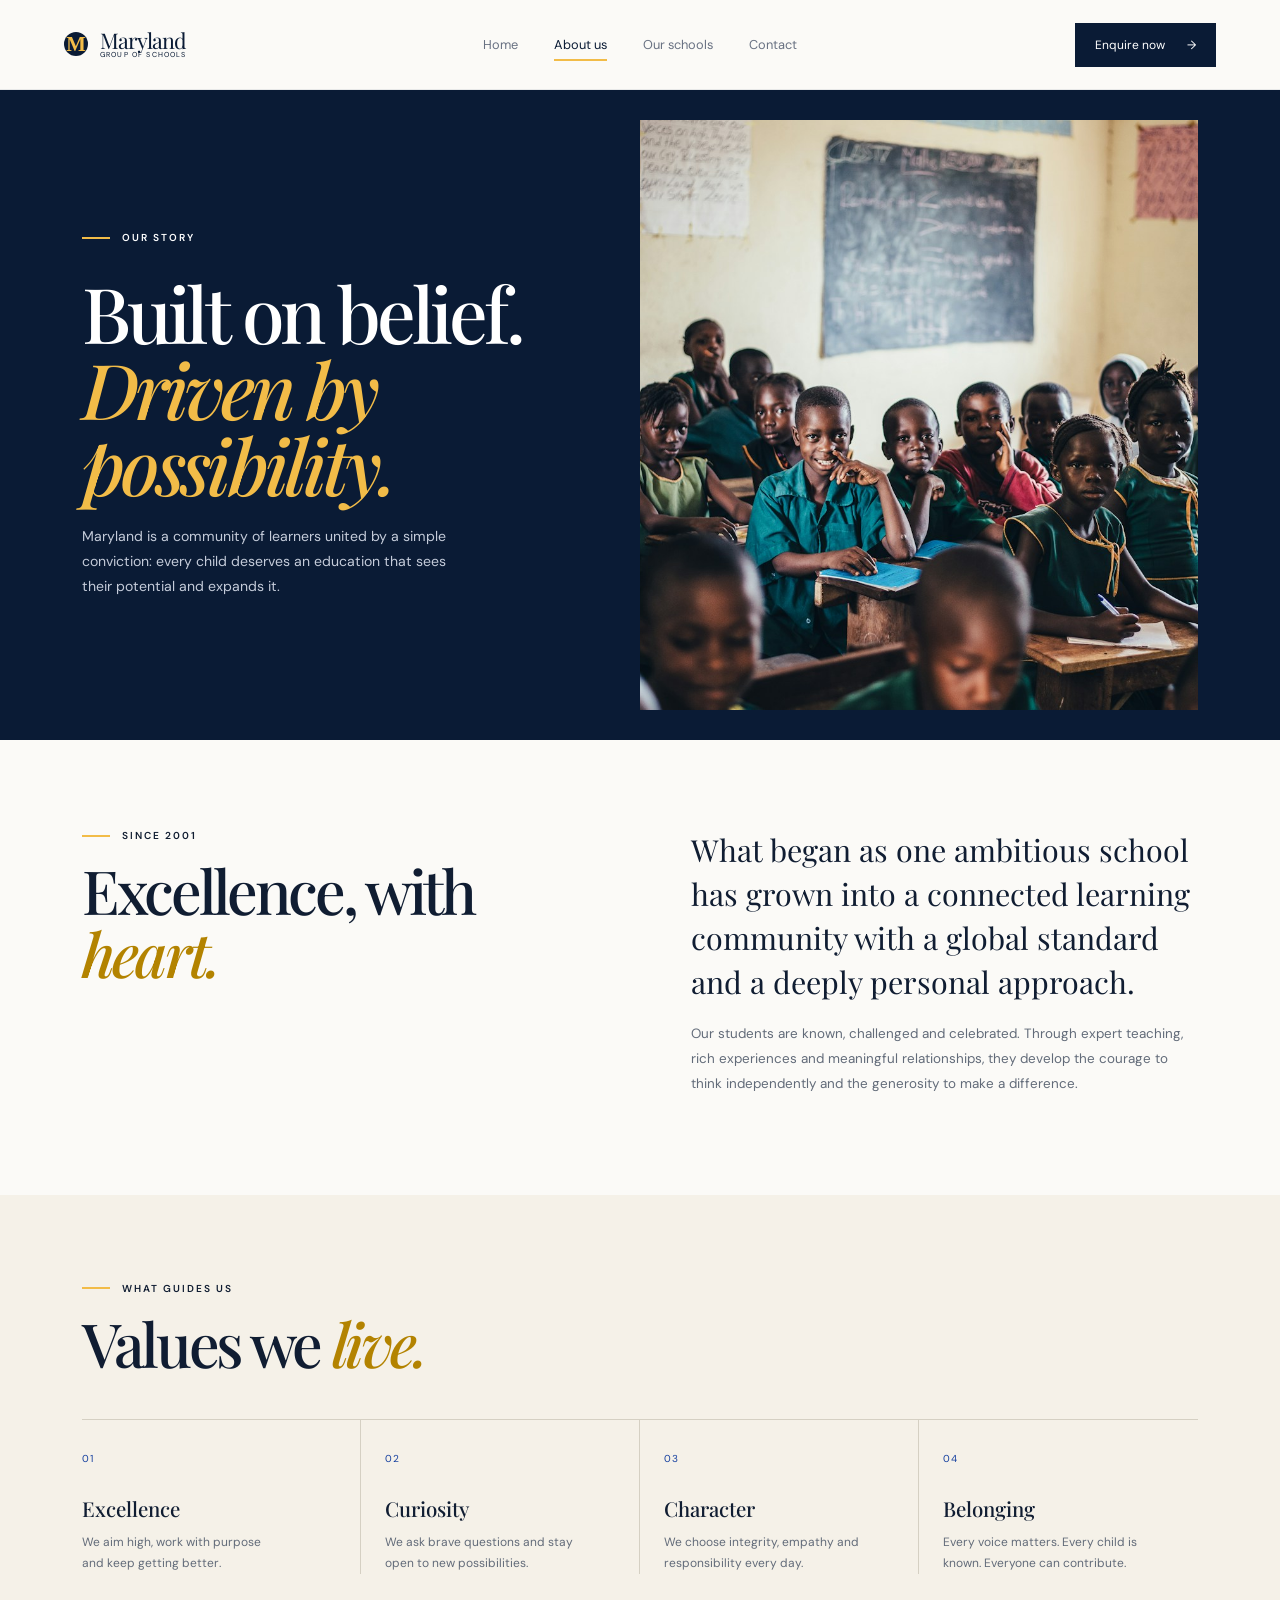
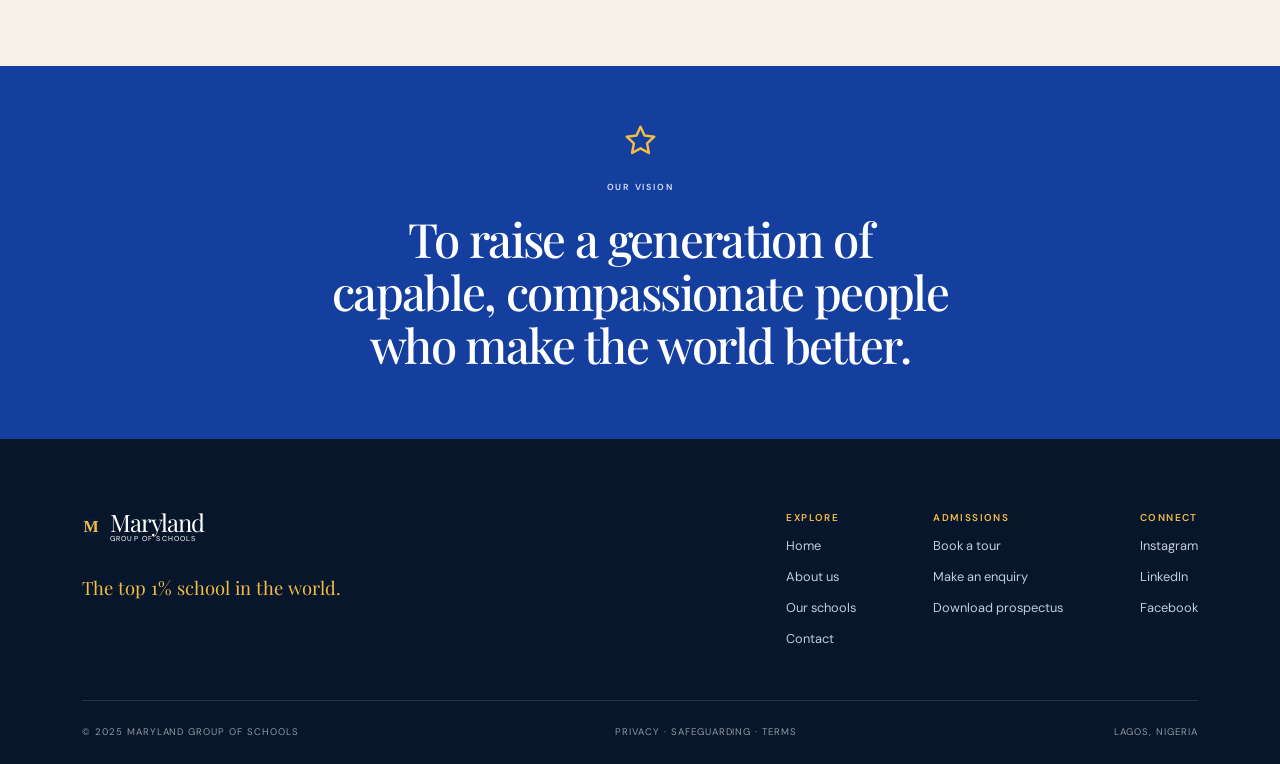
==== commit c2f797b9: "done" ====
--- a/about.html
+++ b/about.html
@@ -134,7 +134,7 @@
           </div>
           <div class="footer-links">
             <div>
-              <h4>Explore</h4>
+              <h2>Explore</h2>
               <ul>
                 <li><a href="index.html">Home</a></li>
                 <li><a href="about.html">About us</a></li>
@@ -143,7 +143,7 @@
               </ul>
             </div>
             <div>
-              <h4>Admissions</h4>
+              <h2>Admissions</h2>
               <ul>
                 <li><a href="contact.html">Book a tour</a></li>
                 <li><a href="contact.html">Make an enquiry</a></li>
@@ -151,7 +151,7 @@
               </ul>
             </div>
             <div>
-              <h4>Connect</h4>
+              <h2>Connect</h2>
               <ul>
                 <li><a href="https://instagram.com">Instagram</a></li>
                 <li><a href="https://linkedin.com">LinkedIn</a></li>
--- a/styles.css
+++ b/styles.css
@@ -608,9 +608,10 @@
   gap: 56px;
 }
 
-.footer-links h4 {
+.footer-links h2 {
   margin: 0 0 10px;
   font-size: 0.62rem;
+  font-weight: 600;
   text-transform: uppercase;
   letter-spacing: 0.14em;
   color: rgba(255, 255, 255, 0.55);
